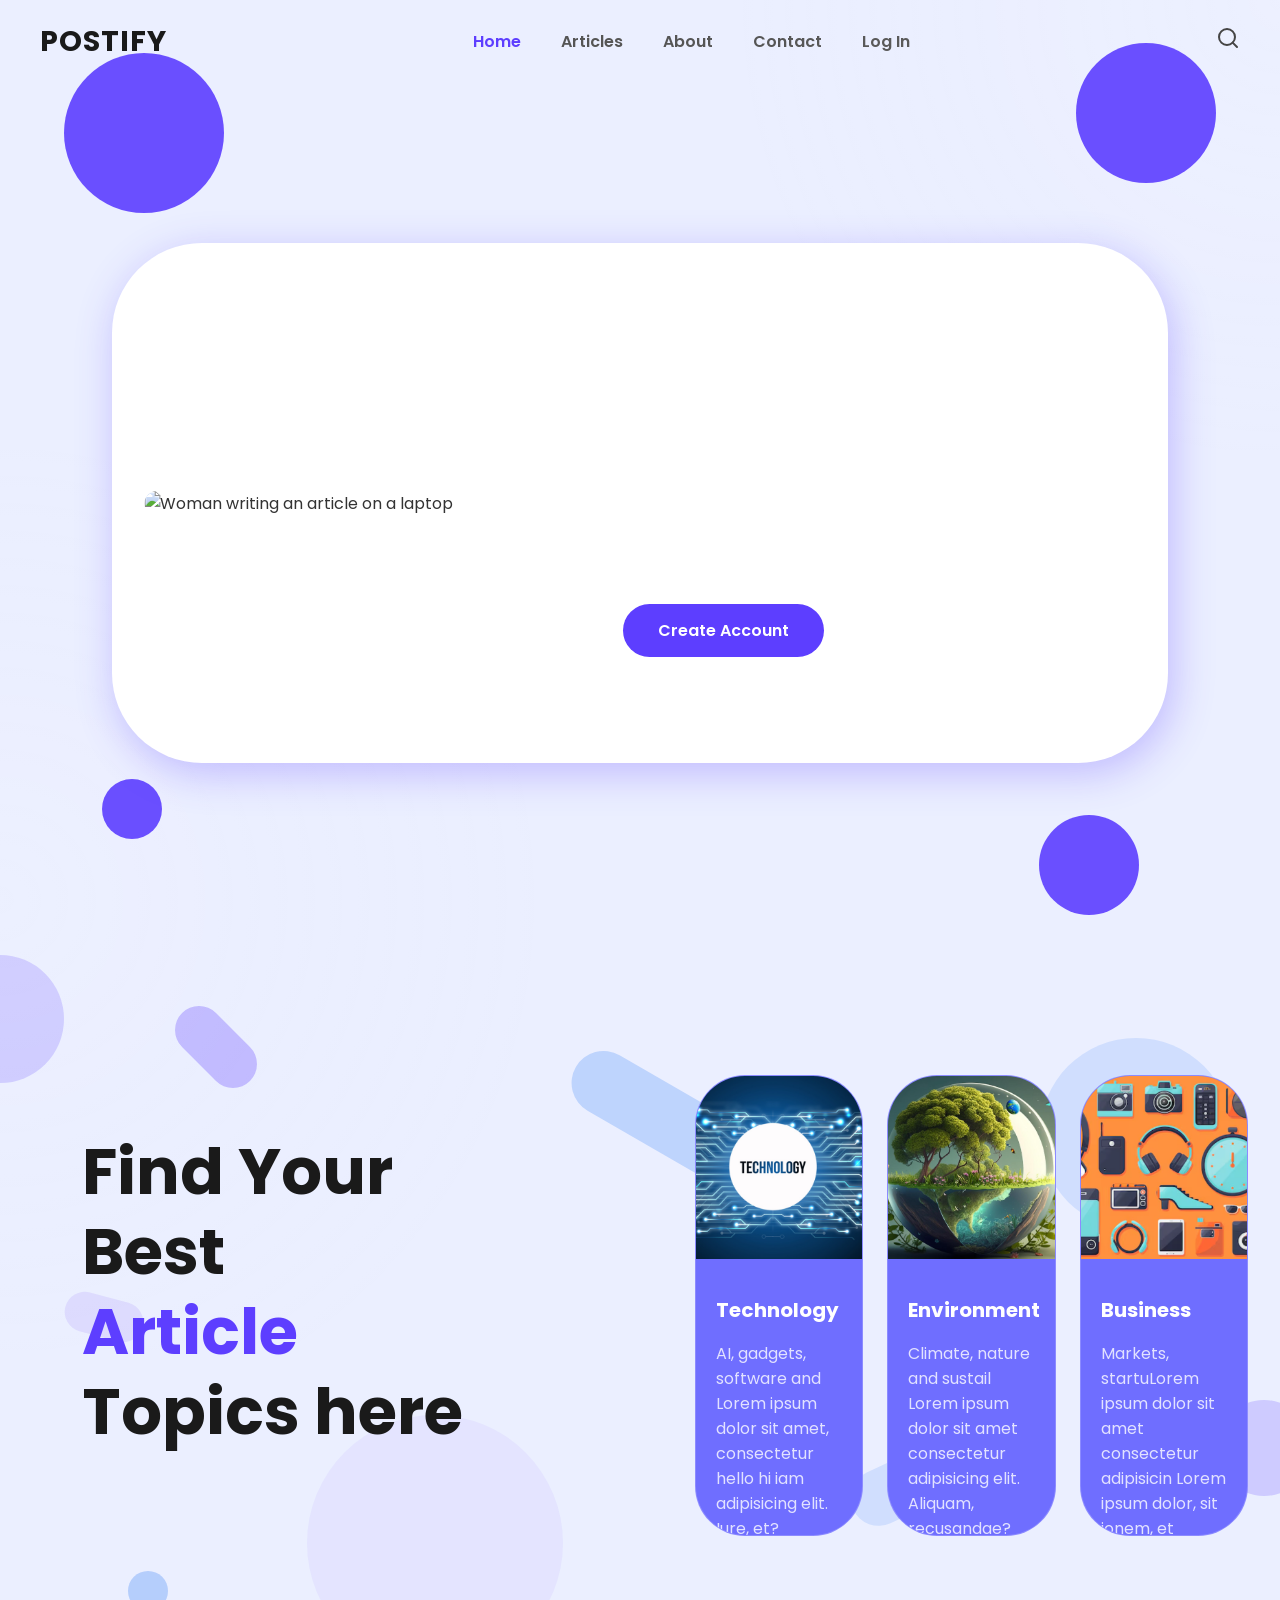
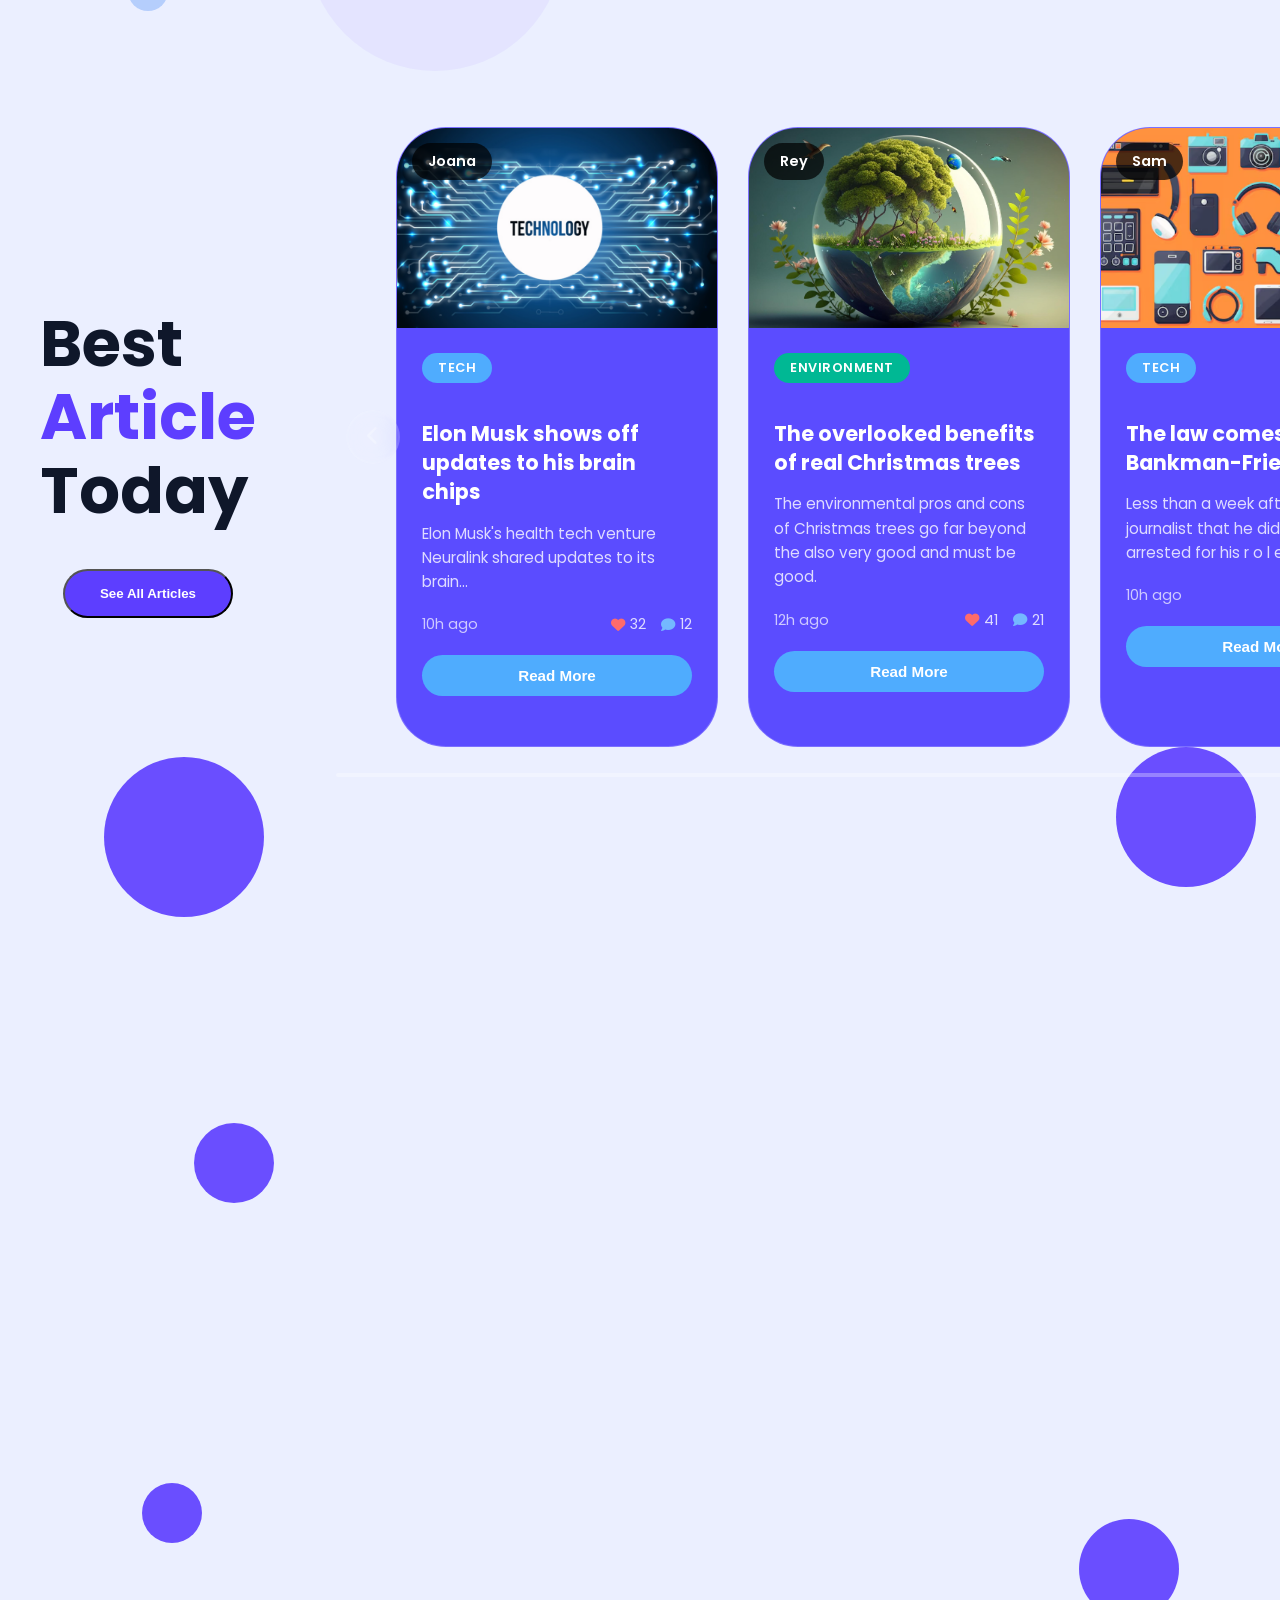
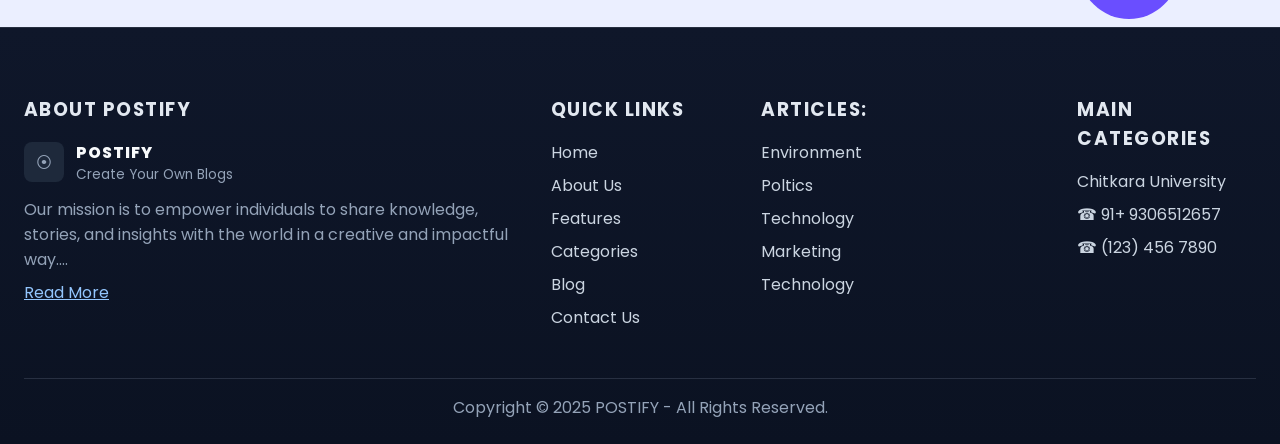
==== index.html @ 561ec2c5 "Updated index1.html and other files" ====
<!DOCTYPE html>
<html lang="en">
<head>
    <meta charset="UTF-8">
    <meta name="viewport" content="width=device-width, initial-scale=1.0">
    <title>Postify - Write Your Article</title>
    <link rel="preconnect" href="https://fonts.googleapis.com">
    <link rel="preconnect" href="https://fonts.gstatic.com" crossorigin>
    <link rel="stylesheet" href="style1.css" class="style">
    <script src="script.js"></script>
    <link href="https://fonts.googleapis.com/css2?family=Poppins:wght@400;600;700&display=swap" rel="stylesheet">
    <link rel="stylesheet" href="https://cdnjs.cloudflare.com/ajax/libs/font-awesome/6.4.2/css/all.min.css">
    <script src="https://unpkg.com/typeit@8.7.0/dist/index.umd.js"></script>
    <script src="https://cdn.jsdelivr.net/npm/canvas-confetti@1.9.3/dist/confetti.browser.min.js"></script>
 
    
    <link rel="stylesheet" href="riseblog.css">
</head>
<body>

    <header class="main-header">
        <div class="container">
            <nav class="navbar">
                <div class="logo">Postify</div>
                <ul class="nav-links">
                    <li><a href="#" class="active">Home</a></li>
                    <li><a href="#articles">Articles</a></li>
                    <li><a href="about.html">About</a></li>
                    <li><a href="contact.html">Contact</a></li>
                    <li><a href="login.html" id="loginBtn">Log In</a></li>
                </ul>
                <div class="search-icon">
                    <svg width="24" height="24" viewBox="0 0 24 24" fill="none" xmlns="http://www.w3.org/2000/svg">
                        <path d="M11 19C15.4183 19 19 15.4183 19 11C19 6.58172 15.4183 3 11 3C6.58172 3 3 6.58172 3 11C3 15.4183 6.58172 19 11 19Z" stroke="#333333" stroke-width="2" stroke-linecap="round" stroke-linejoin="round"/>
                        <path d="M21 21L16.65 16.65" stroke="#333333" stroke-width="2" stroke-linecap="round" stroke-linejoin="round"/>
                    </svg>
                </div>
            </nav>
        </div>
    </header>

   
    <div id="loginModal" class="modal">
        <div class="modal-content">
            <span class="close">&times;</span>
            <div class="login-container">
                <div class="login-image">
                    <img src="logingirl.png" alt="Woman working on a laptop">
                </div>
                <div class="login-form-wrapper">
                    <h2 id="login-heading"></h2>
                    <p><h3>Login to access your dashboard.</h3></p>
                    <form action="#">
                        <div class="input-group">
                            <label for="email">Username or Email Address</label>
                            <input type="email" id="email" name="email" required>
                        </div>
                        <div class="input-group">
                            <label for="password">Password</label>
                            <input type="password" id="password" name="password" required>
                        </div>
                        <button type="submit" class="cta-button" id="submitLoginBtn">Log In</button>
                        
                    </form>
                    <div class="social-divider">
                        <span>OR</span>
                    </div>
                    <div class="social-login-icons">
                        <a href="#" class="social-icon" aria-label="Login with Google"><i class="fab fa-google"></i></a>
                        <a href="#" class="social-icon" aria-label="Login with Facebook"><i class="fab fa-facebook-f"></i></a>
                        <a href="#" class="social-icon" aria-label="Login with GitHub"><i class="fab fa-github"></i></a>
                        <a href="#" class="social-icon" aria-label="Login with Apple"><i class="fab fa-apple"></i></a>
                    </div>
                </div>
            </div>
        </div>
    </div>

    <main>
        <section class="hero-section">
            <div class="deco-circle circle-1"></div>
            <div class="deco-circle circle-2"></div>
            <div class="deco-circle circle-3"></div>
            <div class="deco-circle circle-4"></div>
            <div class="deco-circle circle-5"></div>

            <div class="hero-content">
                <div class="hero-image">
                    <img src="FrontGirl.png" alt="Woman writing an article on a laptop">
                </div>
              <div class="hero-text">
   <h1 id="my-heading"></h1>
   <a href="sign-up.html" class="cta-button">Create Account</a>
</div>
            </div>

          

        </section>

 <section class="postify-home-hero" id="home">
           
            <div class="hero-container">
                <div class="bg-shapes">
                    <div class="shape shape-1"></div>
                    <div class="shape shape-2"></div>
                    <div class="shape shape-3"></div>
                    <div class="shape shape-4"></div>
                    <div class="shape shape-5"></div>
                    <div class="shape shape-6"></div>
                    <div class="shape shape-7"></div>
                    <div class="shape shape-8"></div>
                    <div class="shape shape-9"></div>
                </div>

                <div class="hero-content1">
                    <div class="hero-text">
                        <h1 class="hero-title">
                            <span class="title-line">Find Your</span>
                            <span class="title-line">Best</span>
                            <span class="title-line highlight">Article</span>
                            <span class="title-line">Topics here</span>
                        </h1>
                    </div>

                    <div class="categories-section">
                        <div class="category-container">
                            <div class="category-item">
                                <div class="category-card">
                                    <div class="category-media">
                                        <img src="TECH.png" alt="Technology">
                                    </div>
                                    <div class="category-info">
                                        <h3 class="category-title">Technology</h3>
                                        <p class="category-desc">AI, gadgets, software and Lorem ipsum dolor sit amet, consectetur  hello hi  iam adipisicing elit. Iure, et?innovation.</p>
                                    </div>
                                </div>
                            </div>
                            <div class="category-item">
                                <div class="category-card">
                                    <div class="category-media">
                                        <img src="ENVIRON.png" alt="Environment">
                                    </div>
                                    <div class="category-info">
                                        <h3 class="category-title">Environment</h3>
                                        <p class="category-desc">Climate, nature and sustail Lorem ipsum dolor sit amet consectetur adipisicing elit. Aliquam, recusandae?nability.</p>
                                    </div>
                                </div>
                            </div>
                            <div class="category-item">
                                <div class="category-card">
                                    <div class="category-media">
                                        <img src="GADETS.png" alt="Business">
                                    </div>
                                    <div class="category-info">
                                        <h3 class="category-title">Business</h3>
                                        <p class="category-desc">Markets, startuLorem ipsum dolor sit amet consectetur adipisicin Lorem ipsum dolor, sit ionem, et culpa!g elit. Obcaecati, iusto..</p>
                                    </div>
                                </div>
                            </div>
                        </div>
                    </div>
                </div>

                
            </div>

          
        </section>

        
        <section class="main-content" id="articles">
            <div class="container">
                <div class="content-wrapper">
                    <div class="article-heading">
                      
                           
                        <h1 class="hero-title">
                          
                            <span class="title-line">Best</span>
                            <span class="title-line highlight">Article</span>
                            <span class="title-line">Today</span>
                        </h1>
                  
                        <!-- ------ -->
                        <button class="cta-button-article">See All Articles</button>
                    </div>

                    <div class="articles-section">
                        <div class="scroll-indicator left" id="scrollLeft">
                            <i class="fas fa-chevron-left"></i>
                        </div>
                        <div class="scroll-indicator right" id="scrollRight">
                            <i class="fas fa-chevron-right"></i>
                        </div>

                        <div class="scroll-progress">
                            <div class="scroll-progress-fill" id="scrollProgress"></div>
                        </div>

                        <div class="scroll-hint">
                            <i class="fas fa-arrow-right"></i> Scroll to see more
                        </div>

                        <div class="articles-container">
                            <article class="article-card">
                                <div class="article-image">
                                    <div class="author-badge">Joana</div>
                                    <img src="TECH.png" alt="tech" class="article-img">
                                    <div class="image-placeholder neuralink-bg">
                                        <div class="neuralink-logo">A</div>
                                        <div class="binary-code">01</div>
                                    </div>
                                </div>
                                <div class="article-content">
                                    <div class="category-tag tech">Tech</div>
                                    <h3 class="article-title">Elon Musk shows off updates to his brain chips</h3>
                                    <p class="article-description">Elon Musk's health tech venture Neuralink shared updates to its brain...</p>
                                    <div class="article-meta">
                                        <span class="time">10h ago</span>
                                        <div class="engagement">
                                            <span class="likes"><i class="fas fa-heart"></i> 32</span>
                                            <span class="comments"><i class="fas fa-comment"></i> 12</span>
                                        </div>
                                    </div>
                                    
                                    <button class="read-more-btn" onclick="window.location.href='article.html'">Read More</button>
                                </div>
                            </article>

                            <article class="article-card">
                                <div class="article-image">
                                    <div class="author-badge">Rey</div>
                                    <img src="ENVIRON.png" alt=" tree" class="article-img">
                                </div>
                                <div class="article-content">
                                    <div class="category-tag environment">Environment</div>
                                    <h3 class="article-title">The overlooked benefits of real Christmas trees</h3>
                                    <p class="article-description">The environmental pros and cons of Christmas trees go far beyond the also very good and must be good.</p>
                                    <div class="article-meta">
                                        <span class="time">12h ago</span>
                                        <div class="engagement">
                                            <span class="likes"><i class="fas fa-heart"></i> 41</span>
                                            <span class="comments"><i class="fas fa-comment"></i> 21</span>
                                        </div>
                                    </div>
                                   <button class="read-more-btn" onclick="window.location.href='article.html'">Read More</button>

                                </div>
                            </article>

                            <article class="article-card">
                                <div class="article-image">
                                    <div class="author-badge">Sam</div>
                                    <img src="GADETS.png" alt="gadets" class="article-img">
                                    <div class="image-placeholder ftx-bg">
                                        <div class="ftx-text">FTX</div>
                                    </div>
                                </div>
                                <div class="article-content">
                                    <div class="category-tag tech">Tech</div>
                                    <h3 class="article-title">The law comes for Bankman-Fried</h3>
                                    <p class="article-description">Less than a week after telling a BBC journalist that he didn't think hed be arrested for his r o l e in crypto...</p>
                                    <div class="article-meta">
                                        <span class="time">10h ago</span>
                                        <div class="engagement">
                                            <span class="likes"><i class="fas fa-heart"></i> 34</span>
                                            <span class="comments"><i class="fas fa-comment"></i> 24</span>
                                        </div>
                                    </div>
                                    <button class="read-more-btn">Read More</button>
                                </div>
                            </article>

                            <article class="article-card">
                                <div class="article-image">
                                    <div class="author-badge">Joana</div>
                                    <div class="image-placeholder bank-bg">
                                        <div class="bank-text">Bank of England</div>
                                    </div>
                                </div>
                                <div class="article-content">
                                    <div class="category-tag business">Business</div>
                                    <h3 class="article-title">Bank of England warns UK housing market</h3>
                                    <p class="article-description">Bank of England says more housing market indicators continued to soften, as...</p>
                                    <div class="article-meta">
                                        <span class="time">14h ago</span>
                                        <div class="engagement">
                                            <span class="likes"><i class="fas fa-heart"></i> 22</span>
                                            <span class="comments"><i class="fas fa-comment"></i> 12</span>
                                        </div>
                                    </div>
                                   <button class="read-more-btn" onclick="window.location.href='article.html'">Read More</button>
                                </div>
                            </article>

                            <article class="article-card">
                                <div class="article-image">
                                    <div class="author-badge">Alex</div>
                                    <div class="image-placeholder ai-bg">
                                        <div class="ai-text">AI</div>
                                    </div>
                                </div>
                                <div class="article-content">
                                    <div class="category-tag tech">Tech</div>
                                    <h3 class="article-title">New AI model achieves human-level reasoning</h3>
                                    <p class="article-description">Researchers have developed an AI system that demonstrates unprecedented reasoning capabilities...</p>
                                    <div class="article-meta">
                                        <span class="time">8h ago</span>
                                        <div class="engagement">
                                            <span class="likes"><i class="fas fa-heart"></i> 67</span>
                                            <span class="comments"><i class="fas fa-comment"></i> 28</span>
                                        </div>
                                    </div>
                                    <button class="read-more-btn">Read More</button>
                                </div>
                            </article>

                            <article class="article-card">
                                <div class="article-image">
                                    <div class="author-badge">Maya</div>
                                    <div class="image-placeholder climate-bg">
                                        <div class="climate-text">Climate</div>
                                    </div>
                                </div>
                                <div class="article-content">
                                    <div class="category-tag environment">Environment</div>
                                    <h3 class="article-title">Global climate summit yields breakthrough agreement</h3>
                                    <p class="article-description">World leaders have reached a historic agreement on climate action with concrete targets...</p>
                                    <div class="article-meta">
                                        <span class="time">6h ago</span>
                                        <div class="engagement">
                                            <span class="likes"><i class="fas fa-heart"></i> 89</span>
                                            <span class="comments"><i class="fas fa-comment"></i> 45</span>
                                        </div>
                                    </div>
                                    <button class="read-more-btn">Read More</button>
                                </div>
                            </article>

                            <article class="article-card">
                                <div class="article-image">
                                    <div class="author-badge">Neil</div>
                                    <div class="image-placeholder space-bg">
                                        <div class="space-text">Space</div>
                                    </div>
                                </div>
                                <div class="article-content">
                                    <div class="category-tag tech">Tech</div>
                                    <h3 class="article-title">NASA discovers potentially habitable exoplanet</h3>
                                    <p class="article-description">Scientists have identified a new Earth-like planet orbiting a distant star with conditions...</p>
                                    <div class="article-meta">
                                        <span class="time">4h ago</span>
                                        <div class="engagement">
                                            <span class="likes"><i class="fas fa-heart"></i> 156</span>
                                            <span class="comments"><i class="fas fa-comment"></i> 73</span>
                                        </div>
                                    </div>
                                    <button class="read-more-btn">Read More</button>
                                </div>
                            </article>

                            <article class="article-card">
                                <div class="article-image">
                                    <div class="author-badge">Sarah</div>
                                    <div class="image-placeholder crypto-bg">
                                        <div class="crypto-text">Crypto</div>
                                    </div>
                                </div>
                                <div class="article-content">
                                    <div class="category-tag business">Business</div>
                                    <h3 class="article-title">Central banks accelerate digital currency plans</h3>
                                    <p class="article-description">Major central banks are ramping up efforts to develop their own digital currencies...</p>
                                    <div class="article-meta">
                                        <span class="time">2h ago</span>
                                        <div class="engagement">
                                            <span class="likes"><i class="fas fa-heart"></i> 43</span>
                                            <span class="comments"><i class="fas fa-comment"></i> 19</span>
                                        </div>
                                    </div>
                                    <button class="read-more-btn">Read More</button>
                                </div>
                            </article>

                            <article class="article-card">
                                <div class="article-image">
                                    <div class="author-badge">Eco</div>
                                    <div class="image-placeholder energy-bg">
                                        <div class="energy-text">Energy</div>
                                    </div>
                                </div>
                                <div class="article-content">
                                    <div class="category-tag environment">Environment</div>
                                    <h3 class="article-title">Solar power costs hit record low globally</h3>
                                    <p class="article-description">Renewable energy has become the cheapest form of electricity in most countries...</p>
                                    <div class="article-meta">
                                        <span class="time">1h ago</span>
                                        <div class="engagement">
                                            <span class="likes"><i class="fas fa-heart"></i> 78</span>
                                            <span class="comments"><i class="fas fa-comment"></i> 31</span>
                                        </div>
                                    </div>
                                    <button class="read-more-btn">Read More</button>
                                </div>
                            </article>

                            <article class="article-card">
                                <div class="article-image">
                                    <div class="author-badge">Dr. Kim</div>
                                    <div class="image-placeholder quantum-bg">
                                        <div class="quantum-text">Quantum</div>
                                    </div>
                                </div>
                                <div class="article-content">
                                    <div class="category-tag tech">Tech</div>
                                    <h3 class="article-title">Quantum computer solves complex problem in minutes</h3>
                                    <p class="article-description">A new quantum computing breakthrough has solved a problem that would take classical computers...</p>
                                    <div class="article-meta">
                                        <span class="time">30m ago</span>
                                        <div class="engagement">
                                            <span class="likes"><i class="fas fa-heart"></i> 234</span>
                                            <span class="comments"><i class="fas fa-comment"></i> 89</span>
                                        </div>
                                    </div>
                                    <button class="read-more-btn">Read More</button>
                                </div>
                            </article>
                        </div>
                    </div>
                </div>

                
                <section class="bg-circles-container">
                    <div class="deco-circle circle-1"></div>
                    <div class="deco-circle circle-2"></div>
                    <div class="deco-circle circle-3"></div>
                    <div class="deco-circle circle-4"></div>
                    <div class="deco-circle circle-5"></div>
                </section>
            </div>



    <footer class="site-footer">
        <div class="footer-container">
            <div class="footer-grid">
                <div class="footer-col about">
                    <h3 class="footer-title">About Postify</h3>
                    <div class="footer-brand">
                        <div class="brand-logo">⦿</div>
                        <div class="brand-text">
                            <div class="brand-name">POSTIFY</div>
                            <div class="brand-sub">Create Your Own Blogs</div>
                        </div>
                    </div>
                    <p class="footer-desc"> Our mission is to empower individuals to share knowledge, stories, and insights with the world in a creative and impactful way....</p>
                    <a href="#" class="footer-read-more">Read More</a>
                </div>
                <div class="footer-col links">
                    <h3 class="footer-title">Quick Links</h3>
                    <ul class="footer-list">
                        <li><a href="index1.html">Home</a></li>
                        <li><a href="about.html">About Us</a></li>
                        <li><a href="#">Features</a></li>
                        <li><a href="ForYou.html">Categories</a></li>
                        <li><a href="#">Blog</a></li>
                        <li><a href="contact.html">Contact Us</a></li>
                    </ul>
                </div>
                <div class="footer-col categories">
                    <h3 class="footer-title">Articles:</h3>
                    <ul class="footer-list">
                        <li>Environment</li>
                        <li>Poltics</li>
                       <li>Technology</li>
            
                        <li>Marketing</li>
                        <li>Technology</li>
                    </ul>
                </div>
                <div class="footer-col contact">
                    <h3 class="footer-title">Main Categories</h3>
                    <ul class="footer-list contact-list">
                        <li>Chitkara University</li>
                        <li>☎ 91+ 9306512657</li>
                        <li>☎ (123) 456 7890</li>
                    </ul>
                </div>
            </div>
            <div class="footer-bottom">
                <span>Copyright © 2025 POSTIFY - All Rights Reserved.</span>
            </div>
        </div>
    </footer>
            
        </section>


    </main>

</body>

</html>
---- style1.css ----
:root {
    --primary-color: #5d3eff;
    --dark-color: #1a1a1a;
    --light-gray-color: #f7f7f9;
    --white-color: #ffffff;
    --text-color: #333333;
    --nav-link-color: #555555;

    --brand-purple: #5d3eff;
    --brand-blue: #3b82f6;
    --brand-purple-light: #a78bfa;
    --gray-900: #0f172a;
}

body {
    font-family: 'Poppins', sans-serif;
    background-color: #ebefff;
    margin: 0;
    padding: 0;
    color: var(--text-color);
    overflow-x: hidden;
}

.container {
    max-width: 1200px;
    margin: 0 auto;
    padding: 0 20px;
}


.main-header {
    padding: 20px 0;
}

.navbar {
    display: flex;
    justify-content: space-between;
    align-items: center;
}

.logo {
    font-size: 1.8rem;
    font-weight: 700;
    color: var(--dark-color);
    text-transform: uppercase;
    letter-spacing: 1px;
}

.nav-links {
    display: flex;
    list-style: none;
    margin: 0;
    padding: 0;
    gap: 40px;
}

.nav-links a {
    text-decoration: none;
    color: var(--nav-link-color);
    font-weight: 600;
    font-size: 1rem;
    transition: color 0.3s ease;
}

.nav-links a.active,
.nav-links a:hover {
    color: var(--primary-color);
}

.search-icon {
    cursor: pointer;
}


.hero-section {
    position: relative;
    padding: 60px 0;
    display: flex;
    flex-direction: column;
    align-items: center;
    justify-content: center;
    min-height: calc(100vh - 180px);
}

@keyframes float {
    0% {
        transform: translateY(0px);
    }

    50% {
        transform: translateY(-20px) translateX(10px);
    }

    100% {
        transform: translateY(0px);
    }
}


.deco-circle {
    position: absolute;
    background-color: var(--primary-color);
    border-radius: 50%;
    opacity: 0.9;
    z-index: 0;

    animation: float 6s ease-in-out infinite;
}



.circle-1 {
    top: -30px;
    left: 5%;
    width: 160px;
    height: 160px;
    animation-duration: 7s;
}

.circle-2 {
    top: 40%;
    left: 12%;
    width: 80px;
    height: 80px;
    animation-duration: 9s;
    animation-delay: -2s;
}

.circle-3 {
    bottom: 10%;
    left: 8%;
    width: 60px;
    height: 60px;
    animation-duration: 6s;
    animation-delay: -4s;
}

.circle-4 {
    top: -40px;
    right: 5%;
    width: 140px;
    height: 140px;
    animation-duration: 8s;
    animation-delay: -1s;
}

.circle-5 {
    bottom: 15%;
    right: 7%;
    width: 100px;
    height: 100px;
    animation-duration: 10s;
    animation-delay: -5s;
}


.hero-content {
    position: relative;
    z-index: 1;
    display: flex;
    align-items: center;
    justify-content: space-between;
    background-color: var(--white-color);
    border-radius: 90px;
    padding: 60px 80px;
    width: 70%;
    min-height: 400px;
    height: auto;
    box-shadow: 5px 10px 40px rgba(93, 62, 255, 0.3);

}

.hero-content {
    transition: all 0.3s ease;
}

.hero-content {
    transition: transform 0.3s ease, box-shadow 0.3s ease;
}

.hero-content:hover {
    transform: scale(1.05);
    box-shadow: 5px 15px 50px rgba(93, 62, 255, 0.3);
}


.hero-image {
    flex: 1 1 45%;
}

.hero-image img {
    width: 125%;
    max-width: 700px;
    height: auto;
    border-radius: 90px;
    display: block;
    object-fit: cover;
    position: relative;
    z-index: 1;
    transform: translateX(-10%);
}




.hero-text {
    flex: 1 1 55%;
    padding-left: 50px;
    text-align: left;
}

.hero-text h1 {
    font-size: 4rem;
    font-weight: 700;
    line-height: 1.2;
    color: var(--dark-color);
    margin: 0 0 25px 0;
    min-height: 3.6em;
}

.hero-text .highlight {
    color: var(--primary-color);
    display: block;
}

.cta-button {
    background-color: var(--primary-color);
    color: var(--white-color);
    text-decoration: none;
    padding: 15px 35px;
    border-radius: 50px;
    font-weight: 600;
    transition: transform 0.3s ease, box-shadow 0.3s ease;
}

.cta-button:hover {
    transform: translateY(-5px);
    box-shadow: 0 10px 30px rgba(93, 62, 255, 0.4);
}


.slider-controls {
    margin-top: 40px;
    display: flex;
    gap: 20px;
}

.slider-arrow {
    background: var(--white-color);
    border: 1px solid #e0e0e0;
    color: var(--text-color);
    width: 50px;
    height: 50px;
    border-radius: 50%;
    font-size: 1.5rem;
    cursor: pointer;
    transition: all 0.3s ease;
    display: flex;
    align-items: center;
    justify-content: center;
}

.slider-arrow:hover {
    background-color: var(--primary-color);
    color: var(--white-color);
    border-color: var(--primary-color);
}


@media (max-width: 992px) {
    .hero-content {
        flex-direction: column;
        text-align: center;
        border-radius: 8px;
        padding: 40px;
    }

    .hero-text {
        padding-left: 0;
        padding-top: 30px;
        text-align: center;
    }

    .hero-text h1 {
        font-size: 3rem;
    }

    .circle-2,
    .circle-3 {
        display: none;
    }
}

@media (max-width: 768px) {
    .nav-links {
        display: none;
    }

    .hero-text h1 {
        font-size: 2.5rem;
    }

    .hero-content {
        width: 90%;
    }

    .circle-1,
    .circle-4,
    .circle-5 {
        width: 100px;
        height: 100px;
    }
}




.bg-shapes,
.bg-shapes1 {
    position: absolute;
    inset: 0;
    overflow: hidden;
    z-index: 1;
}

.shape {
    position: absolute;
    border-radius: 50%;
    animation: float 3s ease-in-out infinite alternate;
}

@keyframes float {
    0% {
        transform: translateY(0);
    }

    100% {
        transform: translateY(15px);
    }
}

.shape-1 {
    top: 2rem;
    left: -4rem;
    width: 8rem;
    height: 8rem;
    background: var(--brand-purple);
    opacity: 0.2;
}

.shape-2 {
    top: 15%;
    right: 3rem;
    width: 12rem;
    height: 12rem;
    background: var(--brand-blue);
    opacity: 0.15;
}

.shape-3 {
    bottom: 1rem;
    left: 24%;
    width: 16rem;
    height: 16rem;
    background: var(--brand-purple-light);
    opacity: 0.1;
}

.shape-4 {
    top: 10%;
    left: 15%;
    width: 3rem;
    height: 6rem;
    background: var(--brand-purple);
    opacity: 0.3;
    border-radius: 50px;
    transform: rotate(-45deg);
}

.shape-5 {
    top: 21%;
    right: 41%;
    width: 12rem;
    height: 4rem;

    background: var(--brand-blue);
    opacity: 0.25;
    border-radius: 50px;
    transform: rotate(30deg);
}

.shape-6 {
    bottom: 25%;
    right: -2rem;
    width: 6rem;
    height: 6rem;
    background: var(--brand-purple);
    opacity: 0.2;
}

.shape-7 {
    bottom: 10%;
    left: 10%;
    width: 2.5rem;
    height: 2.5rem;
    background: var(--brand-blue);
    opacity: 0.3;
}

.shape-8 {
    top: 49%;
    left: 5%;
    width: 5rem;
    height: 2.5rem;
    background: var(--brand-purple-light);
    opacity: 0.2;
    border-radius: 50px;
    transform: rotate(15deg);
}

.shape-9 {
    top: 70%;
    right: 25%;
    width: 7rem;
    height: 3.5rem;
    background: var(--brand-blue);
    opacity: 0.15;
    border-radius: 50px;
    transform: rotate(-25deg);
}


.hero-container {
    position: relative;
    min-height: calc(100vh - 200px);
    overflow: hidden;
}

.hero-content1 {
    position: relative;
    z-index: 10;
    max-width: 1280px;
    margin: 0 auto;
    padding: 2rem;
    display: flex;
    align-items: center;
    justify-content: space-between;
    min-height: calc(100vh - 200px);
    gap: 4rem;
}


.hero-text1 {
    flex: 1;
    max-width: 600px;
}

.hero-title,
.hero-title1 {
    font-size: 4.5rem;
    font-weight: bold;
    line-height: 1.1;
    color: var(--gray-900);
}

.title-line {
    display: block;
    margin-bottom: 0.2rem;
}

.title-line.highlight {
    color: var(--brand-purple);
}


.categories-section {
    flex: 1;
    display: flex;
    justify-content: center;
    align-items: center;
}

.categories-container {
    display: flex;
    gap: 2rem;
    align-items: center;
}

.category-circle {
    position: relative;
    width: 12rem;
    height: 12rem;
    border-radius: 50%;
    overflow: hidden;
    cursor: pointer;
    transition: all 0.3s ease;
    box-shadow: 0 8px 25px rgba(0, 0, 0, 0.15);
    border: 4px solid white;
}

.category-circle:hover {
    transform: scale(1.05);
    box-shadow: 0 12px 30px rgba(0, 0, 0, 0.2);
}

.category-circle img {
    width: 100%;
    height: 100%;
    object-fit: cover;
    transition: transform 0.3s ease;
}

.category-circle:hover img {
    transform: scale(1.1);
}

.category-overlay {
    position: absolute;
    inset: 0;
    display: flex;
    align-items: center;
    justify-content: center;
    transition: all 0.3s ease;
}

.tech-overlay {
    background: linear-gradient(135deg, rgba(59, 130, 246, 0.8), rgba(29, 78, 216, 0.9));
}

.env-overlay {
    background: linear-gradient(135deg, rgba(34, 197, 94, 0.8), rgba(21, 128, 61, 0.9));
}

.biz-overlay {
    background: linear-gradient(135deg, rgba(99, 102, 241, 0.8), rgba(67, 56, 202, 0.9));
}

.category-label {
    color: white;
    font-size: 1.25rem;
    font-weight: bold;
    text-align: center;
    z-index: 2;
    text-shadow: 0 2px 4px rgba(0, 0, 0, 0.3);
}


.navigation-arrows {
    position: absolute;
    bottom: 3rem;
    left: 50%;
    transform: translateX(-50%);
    display: flex;
    gap: 1rem;
    z-index: 10;
}

.nav-arrow {
    width: 3rem;
    height: 3rem;
    border-radius: 50%;
    background: rgba(255, 255, 255, 0.9);
    backdrop-filter: blur(8px);
    border: none;
    cursor: pointer;
    display: flex;
    align-items: center;
    justify-content: center;
    color: var(--gray-600);
    transition: all 0.3s ease;
    box-shadow: 0 4px 12px rgba(0, 0, 0, 0.15);
}

.nav-arrow:hover {
    background: white;
    color: var(--brand-purple);
    transform: translateY(-2px);
    box-shadow: 0 6px 20px rgba(0, 0, 0, 0.2);
}

.nav-arrow i {
    font-size: 1rem;
}

@media (max-width: 1024px) {
    .hero-content1 {
        flex-direction: column;
        text-align: center;
        gap: 3rem;
        padding-top: 3rem;
    }

    .hero-title1 {
        font-size: 3.5rem;
    }

    .categories-container {
        gap: 1.5rem;
    }

    .category-circle {
        width: 10rem;
        height: 10rem;
    }

    .category-label {
        font-size: 1.1rem;
    }
}

@media (max-width: 768px) {
    .nav-links {
        display: none;
    }

    .mobile-menu {
        display: flex;
    }

    .navbar {
        padding: 1rem 1.5rem;
    }

    .nav-brand {
        font-size: 1.25rem;
    }

    .hero-content1 {
        padding: 1.5rem;
        gap: 2rem;
    }

    .hero-title1 {
        font-size: 2.5rem;
    }

    .categories-container {
        flex-direction: column;
        gap: 1.5rem;
    }

    .category-circle {
        width: 8rem;
        height: 8rem;
    }

    .category-label {
        font-size: 1rem;
    }

    .navigation-arrows {
        bottom: 2rem;
    }

    .nav-arrow {
        width: 2.5rem;
        height: 2.5rem;
    }

    .nav-arrow i {
        font-size: 0.875rem;
    }
}

@media (max-width: 480px) {
    .hero-title1 {
        font-size: 2rem;
    }

    .categories-container {
        gap: 1rem;
    }

    .category-circle {
        width: 6.5rem;
        height: 6.5rem;
    }

    .category-label {
        font-size: 0.875rem;
    }

    .hero-content1 {
        min-height: calc(100vh - 150px);
    }
}


@keyframes fadeInUp {
    from {
        opacity: 0;
        transform: translateY(30px);
    }

    to {
        opacity: 1;
        transform: translateY(0);
    }
}

@keyframes fadeInRight {
    from {
        opacity: 0;
        transform: translateX(30px);
    }

    to {
        opacity: 1;
        transform: translateX(0);
    }
}

.hero-text,
.hero-text1 {
    animation: fadeInUp 0.8s ease-out;
}

.categories-section {
    animation: fadeInRight 0.8s ease-out 0.2s both;
}

.category-circle {
    animation: fadeInUp 0.6s ease-out both;
}

.category-circle:nth-child(1) {
    animation-delay: 0.4s;
}

.category-circle:nth-child(2) {
    animation-delay: 0.5s;
}

.category-circle:nth-child(3) {
    animation-delay: 0.6s;
}

.navigation-arrows {
    animation: fadeInUp 0.8s ease-out 0.8s both;
}


@media (prefers-reduced-motion: reduce) {

    *,
    *::before,
    *::after {
        animation-duration: 0.01ms !important;
        animation-iteration-count: 1 !important;
        transition-duration: 0.01ms !important;
    }
}

/* Focus styles for accessibility */
.nav-link:focus,
.search-btn:focus,
.category-circle:focus,
.nav-arrow:focus {
    outline: 2px solid var(--brand-purple);
    outline-offset: 2px;
}

.category-container {
    display: flex;
    grid-template-columns: repeat(3, minmax(0, 1fr));
    gap: 1.5rem;
    align-items: stretch;
    width: 100%;
    max-width: 900px;
}

.category-item {
    display: flex;
    flex-direction: column;
    /* Stack image and text vertically */
    height: 100%;
}


.category-card {
    display: flex;
    flex-wrap: wrap;
    gap: 20px;
    /* 👈 Adds space between cards */
    background: #6f6eff;
    border-radius: 50px;
    overflow: hidden;
    width: 13vw;
    height: 51vh;
    min-width: 0;
    backdrop-filter: blur(20px);
    border: 1px solid rgba(255, 255, 255, 0.2);
    transition: all 0.3s ease;

}

.category-card:hover {
    transform: translateY(-6px);
    box-shadow: 0 30px 60px rgba(93, 62, 255, 0.25);
}

.category-media {
    height: 40%;
    flex: 1 1 auto;
    /* Allow image to grow and fill available space */
    overflow: hidden;
}

.category-media img {
    width: 100%;
    height: 100%;
    object-fit: cover;
    display: block;
    transition: transform 0.4s ease;
}

.category-card:hover .category-media img {
    transform: scale(1.06);
}

.category-info {
    padding: 1rem 1.25rem 1.25rem 1.25rem;
}

.category-title {
    margin: 0;
    font-size: 1.25rem;
    color: white;
}

.category-desc {
    height: 60%;
    padding: -1.5rem;
    justify-content: center;
    align-items: center;
    box-sizing: border-box;
    color: rgba(255, 255, 255, 0.8);
    ;
}

@media (max-width: 1024px) {
    .category-container {
        grid-template-columns: repeat(2, minmax(0, 1fr));
    }
}

@media (max-width: 640px) {
    .category-container {
        grid-template-columns: 1fr;
    }
}

.category-item1 {
    position: relative;
    width: 6rem;
    /* 96px */
    height: 8rem;
    /* 128px */
    cursor: pointer;
    transform: scale(1);
    transition: all 0.3s ease;
}

.category-item1:hover {
    transform: scale(1.05);
}

.category-oval {
    position: relative;
    width: 100%;
    height: 100%;
    border-radius: 50%;
    overflow: hidden;
    box-shadow: 0 25px 50px -12px rgba(0, 0, 0, 0.25);
    border: 4px solid white;
}

.category-oval img {
    width: 100%;
    height: 100%;
    object-fit: cover;
    transition: transform 0.3s ease;
}

.category-item1:hover .category-oval img {
    transform: scale(1.1);
}

.category-label {
    position: absolute;
    inset: 0;
    display: flex;
    align-items: flex-end;
    justify-content: center;
    padding-bottom: 0.75rem;
}

.category-label h3 {
    font-size: 0.875rem;
    font-weight: bold;
    color: white;
    filter: drop-shadow(0 4px 6px rgba(0, 0, 0, 0.5));
}

/* Responsive sizes */
@media (min-width: 1024px) {
    .category-item1 {
        width: 7rem;
        /* 112px */
        height: 9rem;
        /* 144px */
    }

    .category-label h3 {
        font-size: 1rem;
    }
}

@media (min-width: 1280px) {
    .category-item1 {
        width: 8rem;
        /* 128px */
        height: 10rem;
        /* 160px */
    }

    .category-label h3 {
        font-size: 1.125rem;
    }
}

/* Modal Styles */
.modal {
    display: none;
    position: fixed;
    z-index: 1000;
    left: 0;
    top: 0;
    width: 100%;
    height: 100%;
    background-color: rgba(0, 0, 0, 0.5);
    backdrop-filter: blur(5px);
}

.modal-content {
    background-color: #fefefe;
    margin: 5% auto;
    padding: 0;
    border-radius: 20px;
    width: 80%;
    max-width: 900px;
    position: relative;
    animation: modalSlideIn 0.3s ease-out;
}

@keyframes modalSlideIn {
    from {
        opacity: 0;
        transform: translateY(-50px) scale(0.9);
    }

    to {
        opacity: 1;
        transform: translateY(0) scale(1);
    }
}

.close {
    color: #aaa;
    float: right;
    font-size: 28px;
    font-weight: bold;
    position: absolute;
    right: 20px;
    top: 15px;
    z-index: 1001;
    cursor: pointer;
    transition: color 0.3s ease;
}

.close:hover,
.close:focus {
    color: #5d3eff;
}

/* Login Container Styles */
.login-container {
    display: flex;
    background-color: #ffffff;
    border-radius: 20px;
    overflow: hidden;
    box-shadow: 0 20px 60px rgba(93, 62, 255, 0.2);
}

.login-image {
    flex: 1;
    background: linear-gradient(135deg, #5d3eff 0%, #7c5fff 100%);
    display: flex;
    align-items: center;
    justify-content: center;
    padding: 40px;
}

.login-image img {
    width: 100%;
    max-width: 400px;
    height: auto;
    border-radius: 15px;
    filter: brightness(1.1) contrast(1.1);
}

.login-form-wrapper {
    flex: 1;
    padding: 50px;
    background-color: #ffffff;
}

.login-form-wrapper h2 {
    font-size: 2.5rem;
    font-weight: 700;
    color: #1a1a1a;
    margin: 0 0 10px 0;
}

.login-form-wrapper h3 {
    color: #555555;
    margin-bottom: 30px;
    font-size: 1.1rem;
    font-weight: 400;
}

.input-group {
    margin-bottom: 20px;
}

.input-group label {
    display: block;
    font-weight: 600;
    color: #555555;
    margin-bottom: 8px;
}

.input-group input {
    width: 100%;
    padding: 15px;
    border: 2px solid #e0e0e0;
    border-radius: 10px;
    font-size: 1rem;
    font-family: 'Poppins', sans-serif;
    transition: all 0.3s ease;
    box-sizing: border-box;
}

.input-group input:focus {
    outline: none;
    border-color: #5d3eff;
    box-shadow: 0 0 0 4px rgba(93, 62, 255, 0.1);
}

.cta-button-article {
    background-color: var(--primary-color);
    color: var(--white-color);
    text-decoration: none;
    padding: 15px 35px;
    border-radius: 50px;
    font-weight: 600;
    transition: transform 0.3s ease, box-shadow 0.3s ease;
}

.cta-button-article:hover {
    transform: translateY(-2px);
    box-shadow: 0 10px 30px rgba(93, 62, 255, 0.4);
}

.cta-button-article:active {
    transform: translateY(0);
}

/* Social Login Elements */
.social-divider {
    text-align: center;
    margin: 25px 0;
    color: #555555;
    position: relative;
}

.social-divider::before {
    content: '';
    position: absolute;
    top: 50%;
    left: 0;
    right: 0;
    height: 1px;
    background-color: #e0e0e0;
}

.social-divider span {
    background-color: #ffffff;
    padding: 0 15px;
    color: #555555;
    font-weight: 500;
}

.social-login-icons {
    display: flex;
    justify-content: center;
    gap: 15px;
}

.social-icon {
    display: flex;
    align-items: center;
    justify-content: center;
    width: 50px;
    height: 50px;
    border: 2px solid #e0e0e0;
    border-radius: 50%;
    color: #333333;
    font-size: 1.2rem;
    transition: all 0.3s ease;
    text-decoration: none;
}

.social-icon:hover {
    background: linear-gradient(135deg, #5d3eff 0%, #7c5fff 100%);
    color: #ffffff;
    border-color: #5d3eff;
    transform: translateY(-2px);
}

/* Responsive Design */
@media (max-width: 768px) {
    .modal-content {
        width: 95%;
        margin: 10% auto;
    }

    .login-container {
        flex-direction: column;
    }

    .login-image {
        padding: 30px;
    }

    .login-form-wrapper {
        padding: 30px;
    }

    .login-form-wrapper h2 {
        font-size: 2rem;
    }

    .social-login-icons {
        gap: 10px;
    }

    .social-icon {
        width: 45px;
        height: 45px;
        font-size: 1.1rem;
    }
}

@media (max-width: 480px) {
    .modal-content {
        width: 98%;
        margin: 5% auto;
    }

    .login-form-wrapper {
        padding: 25px;
    }

    .login-image {
        padding: 20px;
    }
}

/* Footer */
.site-footer {
    background: linear-gradient(180deg, #0f172a 0%, #0b1222 100%);
    color: #cbd5e1;
    position: relative;
    z-index: 3;
    border-top: 1px solid rgba(148, 163, 184, 0.2);
}

.footer-container {
    max-width: 1280px;
    margin: 0 auto;
    padding: 3rem 1.5rem 1.5rem 1.5rem;
}

.footer-grid {
    display: grid;
    grid-template-columns: repeat(12, 1fr);
    gap: 2rem;
}

.footer-col.about {
    grid-column: span 5;
}

.footer-col.links {
    grid-column: span 2;
}

.footer-col.categories {
    grid-column: span 3;
}

.footer-col.contact {
    grid-column: span 2;
}

@media (max-width: 1024px) {
    .footer-grid {
        grid-template-columns: repeat(6, 1fr);
    }

    .footer-col.about {
        grid-column: span 6;
    }

    .footer-col.links {
        grid-column: span 3;
    }

    .footer-col.categories {
        grid-column: span 3;
    }

    .footer-col.contact {
        grid-column: span 6;
    }
}

@media (max-width: 640px) {
    .footer-grid {
        grid-template-columns: 1fr;
    }

    .footer-col.about,
    .footer-col.links,
    .footer-col.categories,
    .footer-col.contact {
        grid-column: auto;
    }
}

.footer-title {
    color: #e2e8f0;
    text-transform: uppercase;
    letter-spacing: 0.08em;
    font-weight: 700;
    margin-bottom: 1rem;
}

.footer-brand {
    display: flex;
    align-items: center;
    gap: 0.75rem;
    margin: 0.5rem 0 0.75rem 0;
}

.brand-logo {
    width: 40px;
    height: 40px;
    border-radius: 8px;
    background: #1e293b;
    display: flex;
    align-items: center;
    justify-content: center;
    color: #94a3b8;
}

.brand-name {
    font-weight: 800;
    color: #f8fafc;
    letter-spacing: 0.06em;
}

.brand-sub {
    font-size: 0.85rem;
    color: #94a3b8;
}

.footer-desc {
    color: #94a3b8;
    margin: 0.5rem 0 0.5rem 0;
}

.footer-read-more {
    color: #93c5fd;
    text-decoration: underline;
}

.footer-read-more:hover {
    color: #bfdbfe;
}

.footer-list {
    list-style: none;
    display: grid;
    gap: 0.5rem;
    padding-left: 0;
}

.footer-list li {
    display: flex;
    align-items: center;
    gap: 0.5rem;
    color: #cbd5e1;
}

.footer-list a {
    color: #cbd5e1;
    text-decoration: none;
}

.footer-list a:hover {
    color: #ffffff;
}

.footer-bottom {
    border-top: 1px solid rgba(148, 163, 184, 0.2);
    margin-top: 2rem;
    padding-top: 1rem;
    text-align: center;
    color: #94a3b8;
}
---- riseblog.css ----
/* Reset and Base Styles */
:root {
    --primary-color: #5d3eff;
    --dark-color: #1a1a1a;
    --light-gray-color: #f7f7f9;
    --white-color: #ffffff;
    --text-color: #333333;
    --nav-link-color: #555555;
    --border-color: #e0e0e0;
}


/* * {
    margin: 0;
    padding: 0;
    box-sizing: border-box;
} */
/* 
body {
    font-family: 'Poppins', sans-serif;
    background-color: #ebefff;
    min-height: 100vh;
    color: white;

    overflow-x: hidden;
} */

/* body {
            font-family: 'Poppins', sans-serif;
            background-color: var(--light-gray-color);
            margin: 0;
            padding: 0;
            color: var(--text-color);
            overflow-x: hidden;
        } */

/* .main-header {
    padding: 20px 0;
    position: relative;
    z-index: 100;
} */

/* .container {
    max-width: 1200px;
    margin: 0 auto;
    padding: 0 20px;
} */

/* Header Styles */
/* .header {
    padding: 30px 0;
    position: relative;
    z-index: 10;
}

.navbar {
    display: flex;
    justify-content: space-between;
    align-items: center;
}


.logo {
    font-size: 1.8rem;
    font-weight: 700;
    color: var(--dark-color);
    text-transform: uppercase;
    letter-spacing: 1px;
}

.nav-links {
    display: flex;
    list-style: none;
    margin: 0;
    padding: 0;
    gap: 40px;
}

.nav-links a {
    text-decoration: none;
    color: var(--nav-link-color);
    font-weight: 600;
    font-size: 1rem;
    transition: color 0.3s ease;
}

.nav-links a.active,
.nav-links a:hover {
    color: var(--primary-color);
}

.search-icon {
    cursor: pointer;
} */

/* Main Content */
/* .main-content {
    padding: 40px 0;
    position: relative;
} */

.content-wrapper {
    display: flex;
    gap: 80px;
    align-items: center;
    min-height: calc(100vh - 200px);
    position: relative;
}

.bg-circles-container {
    position: relative;
    padding: 60px 0;
    display: flex;
    flex-direction: column;
    align-items: center;
    justify-content: center;
    min-height: calc(100vh - 180px);
    width: 100vw;
    justify-self: center;
    z-index: -1;
}

/* Hero Section (Left Side) */
.hero-section {
    text-align: left;
    position: relative;
    z-index: 5;
}

.hero-title {
    font-size: 4rem;
    font-weight: 700;
    line-height: 1.1;
    margin-bottom: 40px;
    
}



/* .cta-button:hover {
    background: #bec6ff;
    border-color: #5d3eff;
    transform: translateY(-2px);
} */

/* Articles Section (Right Side) */
.articles-section {
    position: relative;
    z-index: 5;
    padding: 0 60px;
    width: 90%;
    /* Add padding to make room for scroll indicators */
}

.articles-container {
    display: flex;
    flex-wrap: nowrap;
    /* prevent wrapping */
    gap: 30px;
    overflow-x: auto;
    /* overflow-y: hidden; */
    overflow-y: scroll;
    padding: 20px 0;
    scrollbar-width: none;
    -ms-overflow-style: none;
    scroll-behavior: smooth;
    position: relative;

}


.articles-container::-webkit-scrollbar {
    display: none;
}

/* Scroll Indicators */
.scroll-indicator {
    position: absolute;
    top: 50%;
    transform: translateY(-50%);
    width: 50px;
    height: 50px;
    background: rgba(255, 255, 255, 0.2);
    border: 2px solid rgba(255, 255, 255, 0.3);
    border-radius: 50%;
    display: flex;
    align-items: center;
    justify-content: center;
    cursor: pointer;
    transition: all 0.3s ease;
    backdrop-filter: blur(10px);
    z-index: 10;
}

.scroll-indicator:hover {
    background: rgba(255, 255, 255, 0.3);
    border-color: rgba(255, 255, 255, 0.5);
    transform: translateY(-50%) scale(1.1);
}

.scroll-indicator.left {
    left: 10px;
    /* Position within the visible area */
}

.scroll-indicator.right {
    right: 10px;
    /* Position within the visible area */
}

.scroll-indicator i {
    color: white;
    font-size: 1.2rem;
}

/* Scroll Progress Bar */
.scroll-progress {
    position: absolute;
    bottom: -10px;
    left: 0;
    right: 0;
    height: 4px;
    background: rgba(255, 255, 255, 0.3);
    border-radius: 2px;
    transition: width 0.3s ease;
}

.scroll-progress-fill {
    height: 100%;
    background: linear-gradient(90deg, #4facfe, #00f2fe);
    border-radius: 2px;
    transition: width 0.3s ease;
    width: 0%;
    /* Start at 0% */
}

/* Enhanced Article Cards for Better Scrolling */
.article-card {
    background: #5b4cff;
    border-radius: 50px;
    overflow: hidden;
    min-width: 320px;
    max-width: 320px;
    backdrop-filter: blur(20px);
    border: 1px solid rgba(255, 255, 255, 0.2);
    transition: all 0.3s ease;
    flex-shrink: 0;
    /* Prevent cards from shrinking */
}

.article-card:hover {
    transform: translateY(-10px);
    box-shadow: 0 20px 40px rgba(0, 0, 0, 0.3);
}

/* Scroll Snap */
.articles-container {
    scroll-snap-type: x mandatory;
}

.article-card {
    scroll-snap-align: start;
}

/* Touch-friendly scrolling */
.articles-container {
    -webkit-overflow-scrolling: touch;
    scroll-behavior: smooth;
}

/* Scroll hint animation */
@keyframes scrollHint {

    0%,
    100% {
        transform: translateX(0);
    }

    50% {
        transform: translateX(10px);
    }
}

.scroll-hint {
    position: absolute;
    right: 80px;
    /* Adjust position to not overlap with scroll indicator */
    top: 50%;
    transform: translateY(-50%);
    color: rgba(255, 255, 255, 0.6);
    font-size: 0.9rem;
    animation: scrollHint 2s ease-in-out infinite;
    pointer-events: none;
    z-index: 5;
}

.article-image {
    position: relative;
    height: 200px;
    overflow: hidden;
}

.article-img {
    width: 100%;
    height: 100%;
    object-fit: cover;
}

.author-badge {
    position: absolute;
    top: 15px;
    left: 15px;
    background: rgba(0, 0, 0, 0.7);
    color: white;
    padding: 8px 16px;
    border-radius: 20px;
    font-size: 0.9rem;
    font-weight: 600;
    z-index: 2;
}

.image-placeholder {
    width: 100%;
    height: 100%;
    display: flex;
    align-items: center;
    justify-content: center;
    position: relative;
    overflow: hidden;
}

.neuralink-bg {
    background: linear-gradient(45deg, #1a1a1a, #2d2d2d);
}

.neuralink-logo {
    font-size: 4rem;
    font-weight: 700;
    color: white;
    z-index: 2;
    position: relative;
}

.binary-code {
    position: absolute;
    top: 0;
    left: 0;
    width: 100%;
    height: 100%;
    font-family: 'Poppins', sans-serif;
    font-size: 0.8rem;
    color: rgba(255, 255, 255, 0.1);
    padding: 20px;
    line-height: 1.2;
    overflow: hidden;
}

.ftx-bg {
    background: linear-gradient(45deg, #ff6b6b, #ee5a24);
}

.ftx-text {
    font-size: 2.5rem;
    font-weight: 700;
    color: white;
}

.bank-bg {
    background: linear-gradient(45deg, #74b9ff, #0984e3);
}

.bank-text {
    font-size: 1.5rem;
    font-weight: 600;
    color: white;
    text-align: center;
    line-height: 1.3;
}

/* New Article Card Backgrounds */
.ai-bg {
    background: linear-gradient(45deg, #667eea, #764ba2);
}

.ai-text {
    font-size: 3rem;
    font-weight: 700;
    color: white;
}

.climate-bg {
    background: linear-gradient(45deg, #11998e, #38ef7d);
}

.climate-text {
    font-size: 2.5rem;
    font-weight: 700;
    color: white;
}

.space-bg {
    background: linear-gradient(45deg, #0c0c0c, #434343);
}

.space-text {
    font-size: 2.5rem;
    font-weight: 700;
    color: white;
}

.crypto-bg {
    background: linear-gradient(45deg, #f093fb, #f5576c);
}

.crypto-text {
    font-size: 2.5rem;
    font-weight: 700;
    color: white;
}

.energy-bg {
    background: linear-gradient(45deg, #ffecd2, #fcb69f);
}

.energy-text {
    font-size: 2.5rem;
    font-weight: 700;
    color: #2d3436;
}

.quantum-bg {
    background: linear-gradient(45deg, #a8edea, #fed6e3);
}

.quantum-text {
    font-size: 2.5rem;
    font-weight: 700;
    color: #2d3436;
}

.article-content {
    padding: 25px;
}

.category-tag {
    display: inline-block;
    padding: 6px 16px;
    border-radius: 20px;
    font-size: 0.8rem;
    font-weight: 600;
    margin-bottom: 15px;
    text-transform: uppercase;
    letter-spacing: 0.5px;
}

.category-tag.tech {
    background: #4facfe;
    color: white;
}

.category-tag.environment {
    background: #00b894;
    color: white;
}

.category-tag.business {
    background: #fdcb6e;
    color: #2d3436;
}

.article-title {
    font-size: 1.3rem;
    font-weight: 700;
    line-height: 1.4;
    margin-bottom: 12px;
    color: white;
}

.article-description {
    font-size: 0.95rem;
    line-height: 1.6;
    color: rgba(255, 255, 255, 0.8);
    margin-bottom: 20px;
}

.article-meta {
    display: flex;
    justify-content: space-between;
    align-items: center;
    margin-bottom: 20px;
    font-size: 0.9rem;
}

.time {
    color: rgba(255, 255, 255, 0.7);
}

.engagement {
    display: flex;
    gap: 15px;
}

.likes,
.comments {
    display: flex;
    align-items: center;
    gap: 5px;
    color: rgba(255, 255, 255, 0.8);
}

.likes i {
    color: #ff6b6b;
}

.comments i {
    color: #74b9ff;
}

.read-more-btn {
    background: #4facfe;
    color: white;
    border: none;
    padding: 12px 24px;
    border-radius: 25px;
    font-size: 0.95rem;
    font-weight: 600;
    cursor: pointer;
    transition: all 0.3s ease;
    width: 100%;
}

.read-more-btn:hover {
    background: #3a8bfd;
    transform: translateY(-2px);
}

/* Decorative Background Elements */
body::before {
    content: '';
    position: fixed;
    top: -50%;
    right: -50%;
    width: 100%;
    height: 100%;
    background: radial-gradient(circle, rgba(255, 255, 255, 0.1) 0%, transparent 70%);
    z-index: 1;
    pointer-events: none;
}

body::after {
    content: '';
    position: fixed;
    bottom: -50%;
    left: -50%;
    width: 100%;
    height: 100%;
    background: radial-gradient(circle, rgba(255, 255, 255, 0.08) 0%, transparent 70%);
    z-index: 1;
    pointer-events: none;
}

/* Responsive Design */
@media (max-width: 1200px) {
    .content-wrapper {
        grid-template-columns: 1fr;
        gap: 60px;
        text-align: center;
    }

    .hero-title {
        font-size: 3rem;
    }

    .articles-container {
        justify-content: center;
    }
}

@media (max-width: 768px) {
    .container {
        padding: 0 20px;
    }

    .hero-title {
        font-size: 2.5rem;
    }

    .nav-links {
        gap: 20px;
    }

    .article-card {
        min-width: 280px;
        max-width: 280px;
    }
}

@media (max-width: 480px) {
    .hero-title {
        font-size: 2rem;
    }

    .nav-links {
        display: none;
    }

    .article-card {
        min-width: 260px;
        max-width: 260px;
    }
}

@media(max-width: 1080px){
    .content-wrapper{
        flex-direction: column;
    }
}
/* --- Hero Section --- */
.article-heading {
    position: relative;
    padding: 60px 0;
    display: flex;
    flex-direction: column;
    align-items: center;
    justify-content: center;

    /* min-height: calc(100vh - 180px); */
    /* Adjust based on header/footer height */
}

/* --- Animation Keyframes --- */
@keyframes float {
    0% {
        transform: translateY(0px);
    }

    50% {
        transform: translateY(-20px) translateX(10px);
    }

    100% {
        transform: translateY(0px);
    }
}

/* Decorative Circles */
.deco-circle {
    position: absolute;
    background-color: var(--primary-color);
    border-radius: 50%;
    opacity: 0.9;
    z-index: 0;
    /* Apply the animation */
    animation: float 6s ease-in-out infinite;
    pointer-events: none;
}

/* Set position and unique animation timing for each circle */
.circle-1 {
    top: -30px;
    left: 5%;
    width: 160px;
    height: 160px;
    animation-duration: 7s;
}

.circle-2 {
    top: 40%;
    left: 12%;
    width: 80px;
    height: 80px;
    animation-duration: 9s;
    animation-delay: -2s;
}

.circle-3 {
    bottom: 10%;
    left: 8%;
    width: 60px;
    height: 60px;
    animation-duration: 6s;
    animation-delay: -4s;
}

.circle-4 {
    top: -40px;
    right: 5%;
    width: 140px;
    height: 140px;
    animation-duration: 8s;
    animation-delay: -1s;
}

.circle-5 {
    bottom: 1%;
    right: 11%;
    width: 100px;
    height: 100px;
    animation-duration: 10s;
    animation-delay: -5s;
}
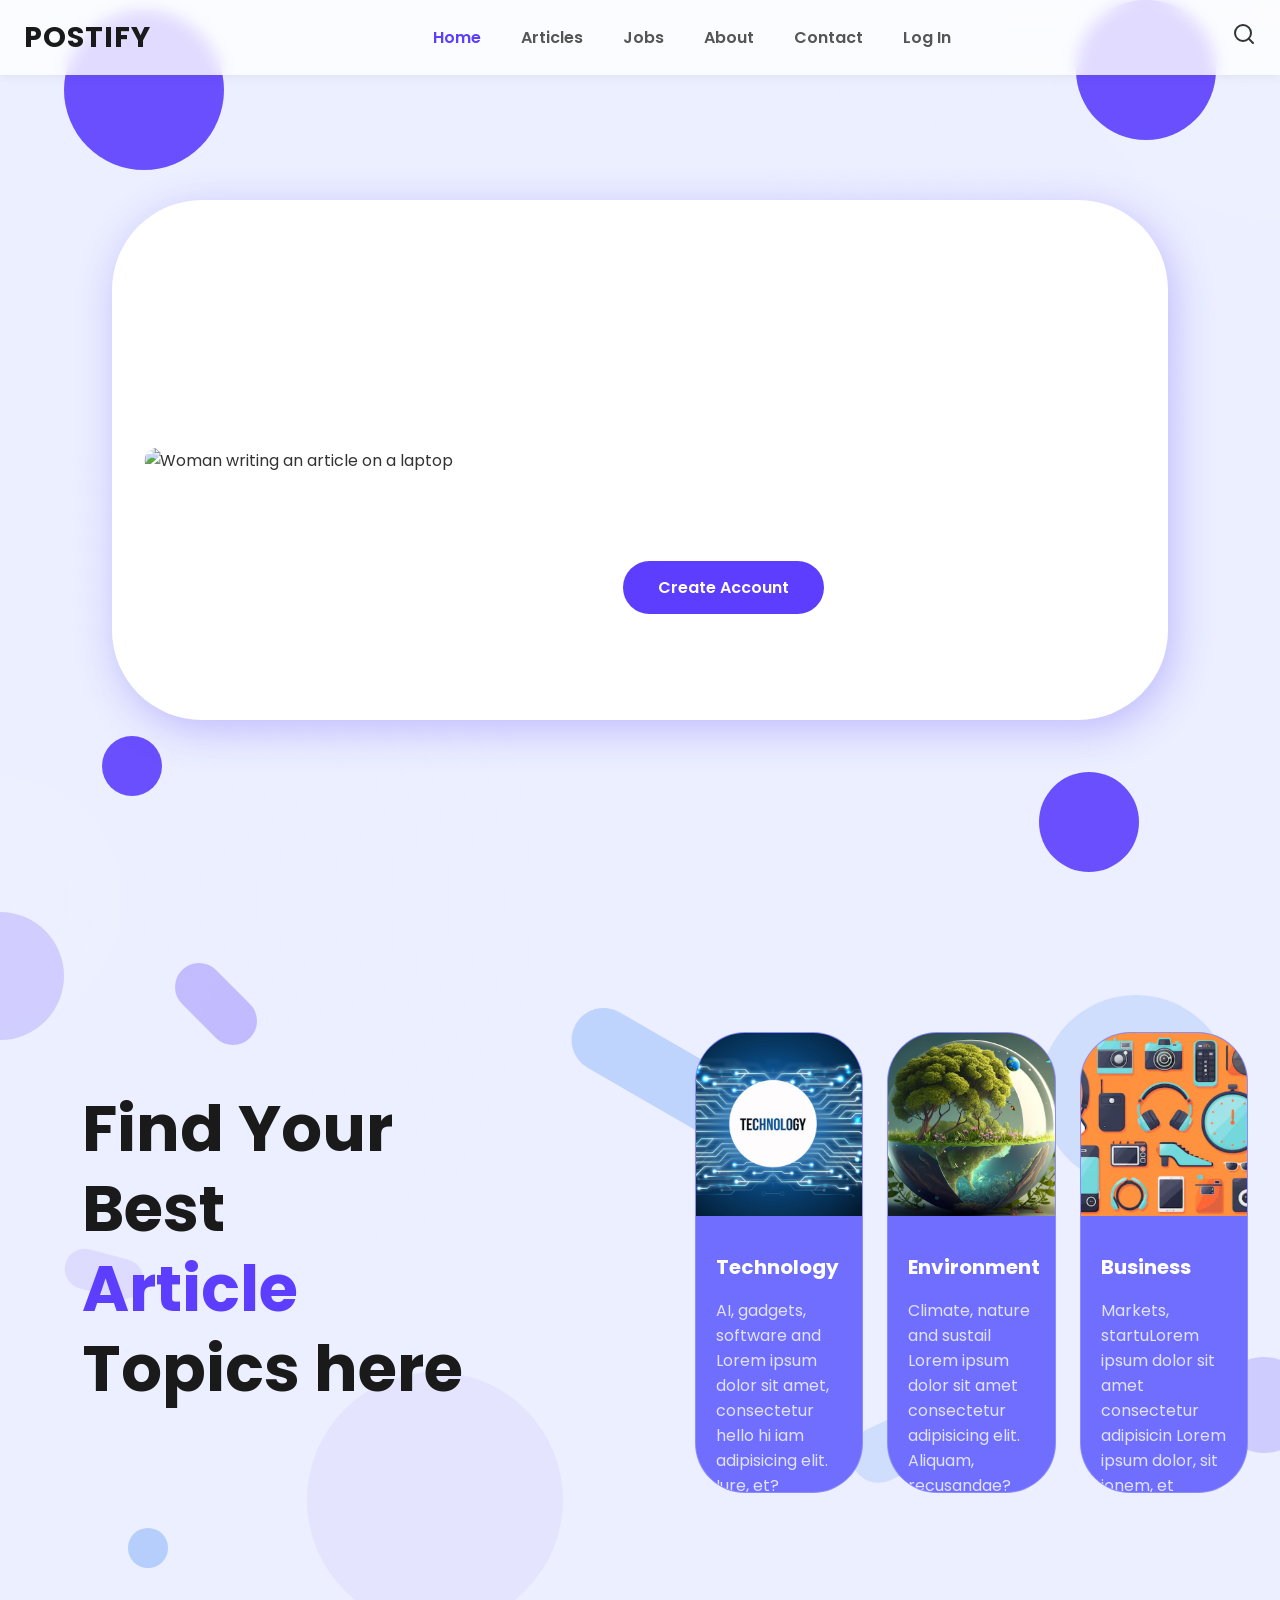
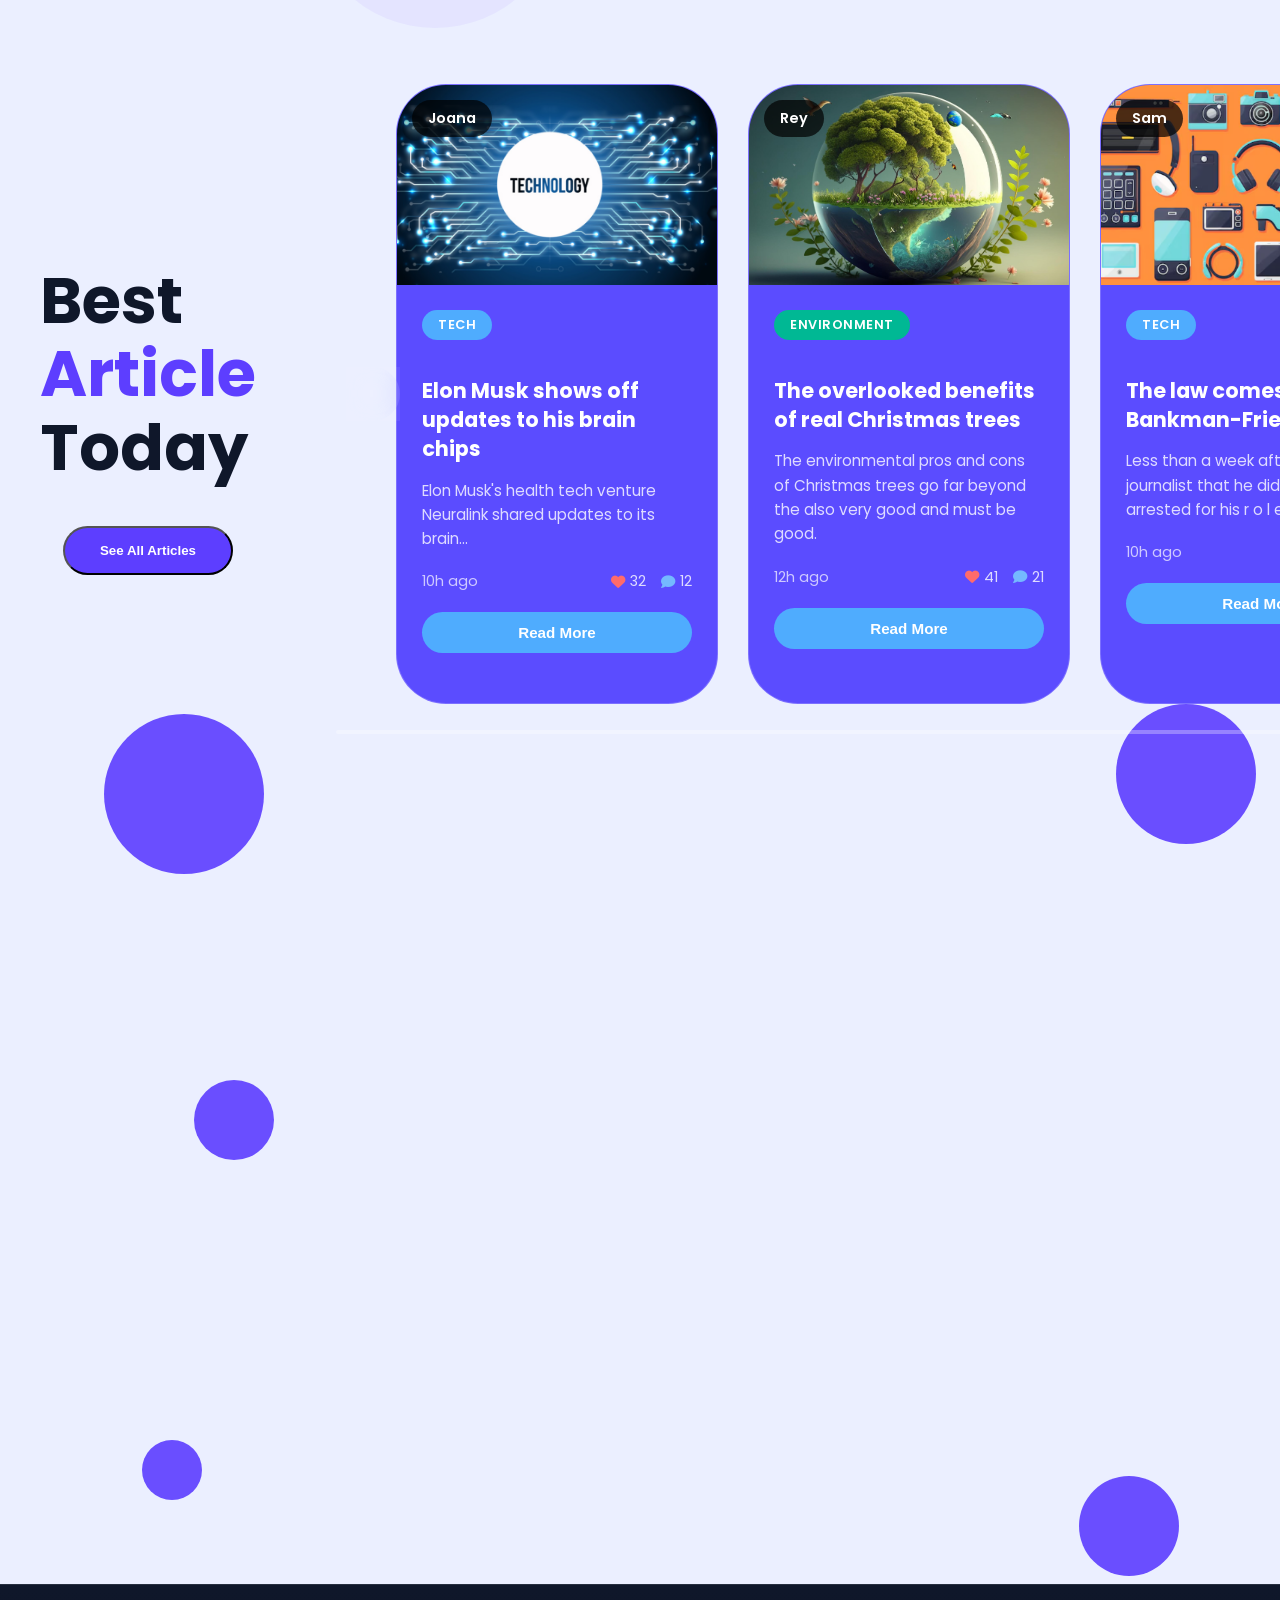
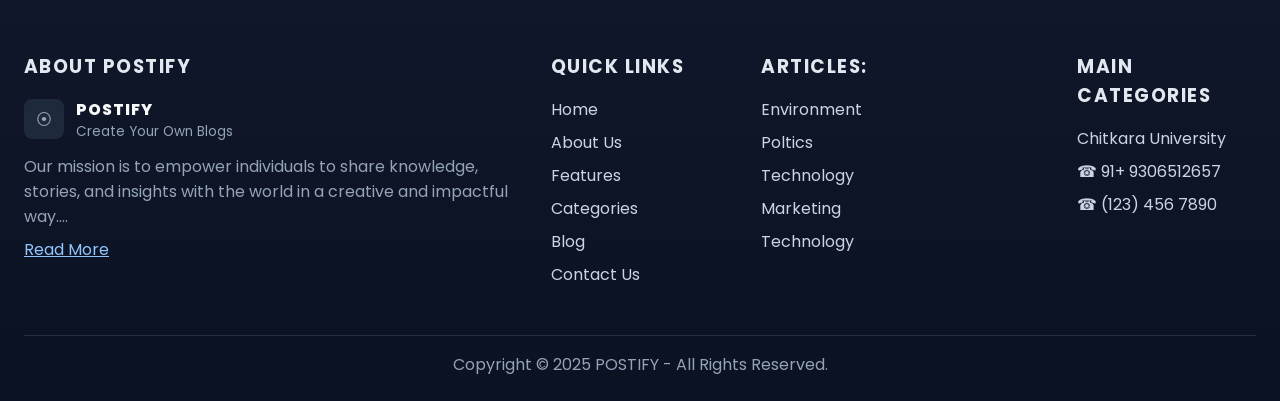
==== commit cd1fcff0: "Add Govt and ssc page" ====
--- a/index.html
+++ b/index.html
@@ -3,6 +3,7 @@
 <head>
     <meta charset="UTF-8">
     <meta name="viewport" content="width=device-width, initial-scale=1.0">
+    <link rel="icon" type="image/png" href="Logo.png">
     <title>Postify - Write Your Article</title>
     <link rel="preconnect" href="https://fonts.googleapis.com">
     <link rel="preconnect" href="https://fonts.gstatic.com" crossorigin>
@@ -20,11 +21,12 @@
 
     <header class="main-header">
         <div class="container">
-            <nav class="navbar">
+           <nav class="navbar">
                 <div class="logo">Postify</div>
                 <ul class="nav-links">
-                    <li><a href="#" class="active">Home</a></li>
-                    <li><a href="#articles">Articles</a></li>
+                    <li><a href="index.html" class="active">Home</a></li>
+                    <li><a href="article.html">Articles</a></li>
+                      <li><a href="govt_jobs.html">Jobs</a></li>
                     <li><a href="about.html">About</a></li>
                     <li><a href="contact.html">Contact</a></li>
                     <li><a href="login.html" id="loginBtn">Log In</a></li>
@@ -459,7 +461,7 @@
                 <div class="footer-col links">
                     <h3 class="footer-title">Quick Links</h3>
                     <ul class="footer-list">
-                        <li><a href="index1.html">Home</a></li>
+                        <li><a href="index.html">Home</a></li>
                         <li><a href="about.html">About Us</a></li>
                         <li><a href="#">Features</a></li>
                         <li><a href="ForYou.html">Categories</a></li>
--- a/style1.css
+++ b/style1.css
@@ -36,6 +36,16 @@
     display: flex;
     justify-content: space-between;
     align-items: center;
+    padding: 1rem 1.5rem;
+    background: rgba(255, 255, 255, 0.8);
+    backdrop-filter: blur(8px);
+    position: fixed;
+    top: 0;
+    left: 0;
+    right: 0;
+    
+    z-index: 1000;
+    box-shadow: 0 2px 10px rgba(0,0,0,0.06);
 }
 
 .logo {
@@ -1175,6 +1185,175 @@
     .login-image {
         padding: 20px;
     }
+
+    /* Adjustments for the specific layout of govt_jobs.html */
+    .controls {
+        flex-direction: column;
+        gap: 10px;
+    }
+
+    .controls input[type=text],
+    .controls select,
+    .controls input[type=date],
+    .controls button {
+        width: 90%;
+    }
+}
+
+/* Hamburger menu styles */
+.hamburger-menu {
+    display: none;
+    font-size: 1.8rem;
+    cursor: pointer;
+    color: var(--dark-color);
+}
+
+@media (max-width: 768px) {
+    .nav-links {
+        display: none;
+    }
+
+    .search-icon {
+        display: none;
+    }
+
+    .hamburger-menu {
+        display: block;
+    }
+
+    .navbar {
+        padding: 15px 20px;
+    }
+}
+
+.mobile-menu-overlay {
+    display: none;
+    position: fixed;
+    top: 0;
+    left: 0;
+    width: 100%;
+    height: 100%;
+    background-color: rgba(0, 0, 0, 0.7);
+    z-index: 999;
+    justify-content: flex-end;
+}
+
+.mobile-menu-overlay.active {
+    display: flex;
+}
+
+.mobile-menu-sidebar {
+    width: 280px;
+    background-color: var(--white-color);
+    padding: 30px;
+    box-shadow: -5px 0 15px rgba(0, 0, 0, 0.2);
+    transform: translateX(100%);
+    transition: transform 0.3s ease-out;
+    display: flex;
+    flex-direction: column;
+}
+
+.mobile-menu-overlay.active .mobile-menu-sidebar {
+    transform: translateX(0);
+}
+
+.close-menu {
+    font-size: 1.8rem;
+    cursor: pointer;
+    color: var(--dark-color);
+    align-self: flex-end;
+    margin-bottom: 20px;
+}
+
+.mobile-nav-links {
+    list-style: none;
+    padding: 0;
+    margin: 0;
+    display: flex;
+    flex-direction: column;
+    gap: 20px;
+}
+
+.mobile-nav-links a {
+    text-decoration: none;
+    color: var(--nav-link-color);
+    font-weight: 600;
+    font-size: 1.2rem;
+    display: block;
+    padding: 10px 0;
+    transition: color 0.3s ease;
+}
+
+.mobile-nav-links a.active,
+.mobile-nav-links a:hover {
+    color: var(--primary-color);
+}
+
+/* General adjustments for smaller screens */
+@media (max-width: 768px) {
+    h1 {
+        font-size: 2rem;
+    }
+
+    .lead {
+        font-size: 0.9rem;
+    }
+
+    .card {
+        padding: 15px;
+    }
+
+    table {
+        font-size: 12px;
+    }
+
+    th,
+    td {
+        padding: 8px 10px;
+    }
+
+    .job-title .tag {
+        display: block;
+        margin-top: 5px;
+        margin-left: 0;
+    }
+
+    .modal .box {
+        width: 95%;
+        padding: 15px;
+    }
+
+    .modal .close {
+        font-size: 24px;
+        right: 15px;
+        top: 10px;
+    }
+}
+
+/* Footer adjustments for smaller screens */
+@media (max-width: 768px) {
+    .footer-grid {
+        grid-template-columns: 1fr;
+        text-align: center;
+    }
+
+    .footer-col.about,
+    .footer-col.links,
+    .footer-col.categories,
+    .footer-col.contact {
+        grid-column: auto;
+        margin-bottom: 20px;
+    }
+
+    .footer-list {
+        align-items: center;
+    }
+}
+
+@media (max-width: 480px) {
+    .footer-container {
+        padding: 2rem 1rem 1rem 1rem;
+    }
 }
 
 /* Footer */
